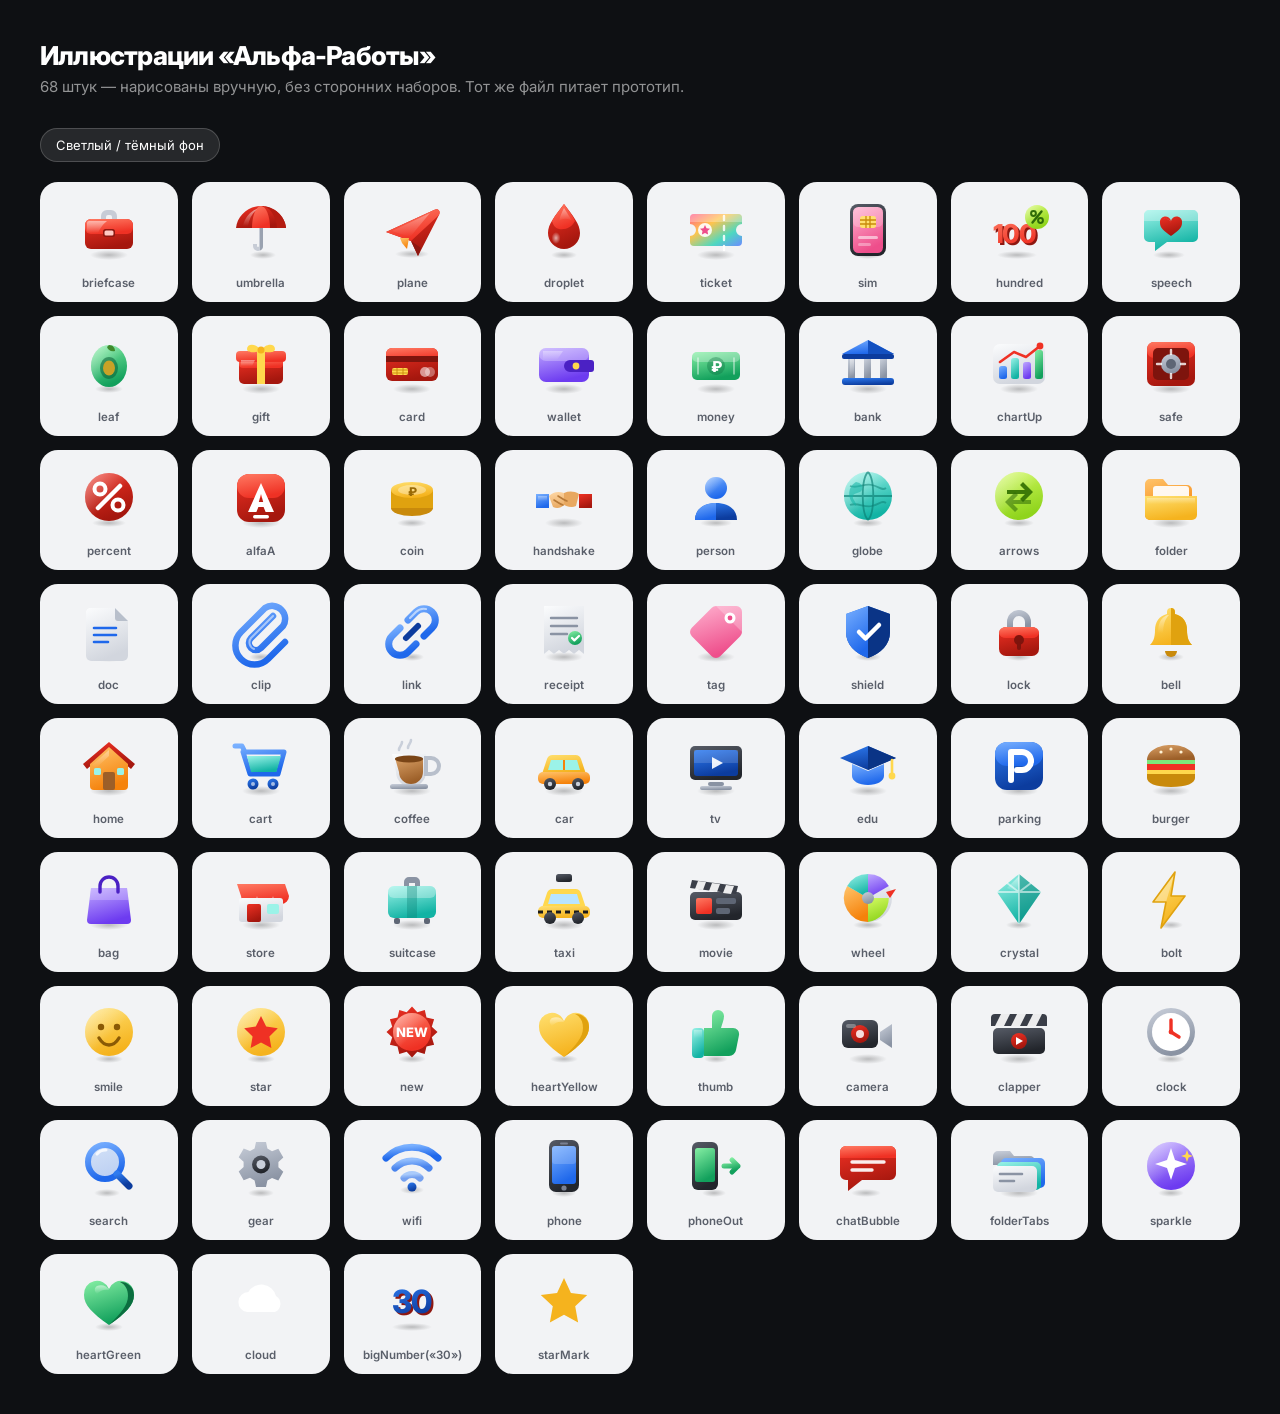
==== app/gallery.html @ 2c43e3cd "Заменить эмодзи на собственные объёмные иллюстрации 68 иллюстраций нарисованы вручную в едином стиле" ====
<!doctype html><html lang="ru"><head><meta charset="utf-8">
<title>Альфа-Работа — иллюстрации</title>
<link href="https://fonts.googleapis.com/css2?family=Inter:wght@400;600;800&display=swap" rel="stylesheet">
<style>
 body{margin:0;padding:40px;background:#0E1013;color:#fff;font:400 15px Inter,system-ui,sans-serif}
 h1{font-size:26px;font-weight:800;letter-spacing:-.03em;margin:0 0 6px}
 p{color:rgba(255,255,255,.55);margin:0 0 32px}
 .grid{display:grid;grid-template-columns:repeat(auto-fill,minmax(132px,1fr));gap:14px;max-width:1200px}
 .cell{background:#F2F3F5;border-radius:18px;padding:16px 10px 12px;text-align:center}
 .cell svg{width:64px;height:64px;overflow:visible}
 .cell b{display:block;margin-top:10px;font-size:11.5px;font-weight:600;color:#5A5F6A;word-break:break-all}
 .dark .cell{background:#1B1B1B}.dark .cell b{color:#9AA0AC}
 .row{display:flex;gap:10px;margin:0 0 20px}
 .row button{background:rgba(255,255,255,.1);border:1px solid rgba(255,255,255,.18);color:#fff;
   font:inherit;font-size:13px;padding:8px 15px;border-radius:100px;cursor:pointer}
</style></head><body>
<svg style="position:absolute;width:0;height:0"><defs>
<linearGradient id="g-red" x1="0" y1="0" x2=".35" y2="1"><stop offset="0" stop-color="#FF7A63"/><stop offset="1" stop-color="#EF3124"/></linearGradient><linearGradient id="g-redDeep" x1="0" y1="0" x2=".35" y2="1"><stop offset="0" stop-color="#EF3124"/><stop offset="1" stop-color="#A5170E"/></linearGradient><linearGradient id="g-orange" x1="0" y1="0" x2=".35" y2="1"><stop offset="0" stop-color="#FFC46B"/><stop offset="1" stop-color="#F5820B"/></linearGradient><linearGradient id="g-yellow" x1="0" y1="0" x2=".35" y2="1"><stop offset="0" stop-color="#FFE070"/><stop offset="1" stop-color="#F5B31E"/></linearGradient><linearGradient id="g-blue" x1="0" y1="0" x2=".35" y2="1"><stop offset="0" stop-color="#79B0FF"/><stop offset="1" stop-color="#1F68EB"/></linearGradient><linearGradient id="g-blueDeep" x1="0" y1="0" x2=".35" y2="1"><stop offset="0" stop-color="#2E7BF0"/><stop offset="1" stop-color="#0C3C9E"/></linearGradient><linearGradient id="g-purple" x1="0" y1="0" x2=".35" y2="1"><stop offset="0" stop-color="#C0A9FF"/><stop offset="1" stop-color="#6D3BF0"/></linearGradient><linearGradient id="g-violet" x1="0" y1="0" x2=".35" y2="1"><stop offset="0" stop-color="#E3D7FF"/><stop offset="1" stop-color="#B39BFF"/></linearGradient><linearGradient id="g-green" x1="0" y1="0" x2=".35" y2="1"><stop offset="0" stop-color="#86EFA4"/><stop offset="1" stop-color="#12A05C"/></linearGradient><linearGradient id="g-lime" x1="0" y1="0" x2=".35" y2="1"><stop offset="0" stop-color="#D3FA63"/><stop offset="1" stop-color="#8FD41C"/></linearGradient><linearGradient id="g-cyan" x1="0" y1="0" x2=".35" y2="1"><stop offset="0" stop-color="#9BF3E8"/><stop offset="1" stop-color="#12B3A4"/></linearGradient><linearGradient id="g-pink" x1="0" y1="0" x2=".35" y2="1"><stop offset="0" stop-color="#FFB3D0"/><stop offset="1" stop-color="#EE4E8B"/></linearGradient><linearGradient id="g-gray" x1="0" y1="0" x2=".35" y2="1"><stop offset="0" stop-color="#FBFCFD"/><stop offset="1" stop-color="#D2D6DE"/></linearGradient><linearGradient id="g-steel" x1="0" y1="0" x2=".35" y2="1"><stop offset="0" stop-color="#C9CFDA"/><stop offset="1" stop-color="#8A93A3"/></linearGradient><linearGradient id="g-dark" x1="0" y1="0" x2=".35" y2="1"><stop offset="0" stop-color="#565B66"/><stop offset="1" stop-color="#22252B"/></linearGradient><linearGradient id="g-brown" x1="0" y1="0" x2=".35" y2="1"><stop offset="0" stop-color="#D9A066"/><stop offset="1" stop-color="#9C5F28"/></linearGradient><linearGradient id="g-skin" x1="0" y1="0" x2=".35" y2="1"><stop offset="0" stop-color="#FFD9A8"/><stop offset="1" stop-color="#E8A860"/></linearGradient>
<linearGradient id="g-gloss" x1="0" y1="0" x2="0" y2="1"><stop offset="0" stop-color="#fff" stop-opacity=".62"/><stop offset="1" stop-color="#fff" stop-opacity="0"/></linearGradient>
<linearGradient id="g-glossR" x1="0" y1="0" x2="1" y2="1"><stop offset="0" stop-color="#fff" stop-opacity=".5"/><stop offset=".55" stop-color="#fff" stop-opacity="0"/></linearGradient>
<linearGradient id="g-rainbow" x1="0" y1="0" x2="1" y2="1"><stop offset="0" stop-color="#FF5B8D"/><stop offset=".35" stop-color="#FFC44D"/><stop offset=".7" stop-color="#4ED8C0"/><stop offset="1" stop-color="#6C8BFF"/></linearGradient>
<radialGradient id="g-shadow" cx=".5" cy=".5" r=".5"><stop offset="0" stop-color="#1B1B1B" stop-opacity=".26"/><stop offset="1" stop-color="#1B1B1B" stop-opacity="0"/></radialGradient>
<radialGradient id="g-glow" cx=".5" cy=".5" r=".5"><stop offset="0" stop-color="#fff" stop-opacity=".85"/><stop offset="1" stop-color="#fff" stop-opacity="0"/></radialGradient>
</defs></svg>
<h1>Иллюстрации «Альфа-Работы»</h1>
<p>68 штук — нарисованы вручную, без сторонних наборов. Тот же файл питает прототип.</p>
<div class="row"><button onclick="document.querySelector('.grid').classList.toggle('dark')">Светлый / тёмный фон</button></div>
<div class="grid">
<div class="cell"><svg class="art" viewBox="0 0 64 64" xmlns="http://www.w3.org/2000/svg"><ellipse cx="32" cy="57" rx="19" ry="5" fill="url(#g-shadow)"/>
  <path d="M24 18a6 6 0 0 1 6-6h4a6 6 0 0 1 6 6v4h-5v-3a2 2 0 0 0-2-2h-2a2 2 0 0 0-2 2v3h-5z" fill="#C7CCD6"/>
  <rect x="8" y="21" width="48" height="30" rx="6" fill="url(#g-redDeep)"/>
  <rect x="8" y="21" width="48" height="15" rx="6" fill="url(#g-red)"/>
  <rect x="26" y="31" width="12" height="8" rx="2.5" fill="#8E1710"/>
  <rect x="27.5" y="32.5" width="9" height="5" rx="1.5" fill="#FFC9C3"/>
  <path d="M12 23h18a30 30 0 0 0-9 12H12a2 2 0 0 1-2-2V25a2 2 0 0 1 2-2z" fill="url(#g-gloss)" opacity="0.8"/></svg><b>briefcase</b></div>
<div class="cell"><svg class="art" viewBox="0 0 64 64" xmlns="http://www.w3.org/2000/svg"><ellipse cx="34" cy="57" rx="13" ry="4" fill="url(#g-shadow)"/>
  <path d="M32 8c13 0 24 10 25 22H7C8 18 19 8 32 8z" fill="url(#g-redDeep)"/>
  <path d="M32 8c5 0 9 10 9 22H23c0-12 4-22 9-22z" fill="url(#g-red)"/>
  <path d="M32 8c13 0 24 10 25 22h-9c-1-12-7-22-16-22z" fill="#B41C11"/>
  <path d="M30 30h4v18a5 5 0 0 1-10 0v-2h4v2a1 1 0 0 0 2 0z" fill="#C7CCD6"/>
  <path d="M30 30h4v18a5 5 0 0 1-3 4.6V30z" fill="#9AA2B0"/>
  <path d="M14 28c2-9 8-15 14-17-5 5-8 10-9 17z" fill="url(#g-gloss)" opacity="0.9"/></svg><b>umbrella</b></div>
<div class="cell"><svg class="art" viewBox="0 0 64 64" xmlns="http://www.w3.org/2000/svg"><ellipse cx="32" cy="56" rx="17" ry="4" fill="url(#g-shadow)"/>
  <path d="M6 34 54 12c4-2 7 1 5 5L38 58l-7-15z" fill="url(#g-redDeep)"/>
  <path d="M6 34 54 12c4-2 7 1 5 5L31 43z" fill="url(#g-red)"/>
  <path d="m31 43 7 15 3-8z" fill="#8E1710"/>
  <path d="M20 40h9l-2 11-5-6z" fill="url(#g-orange)"/>
  <path d="M12 33 50 15 30 39z" fill="url(#g-gloss)" opacity="0.55"/></svg><b>plane</b></div>
<div class="cell"><svg class="art" viewBox="0 0 64 64" xmlns="http://www.w3.org/2000/svg"><ellipse cx="32" cy="57" rx="13" ry="4" fill="url(#g-shadow)"/>
  <path d="M32 6c9 12 16 20 16 29a16 16 0 0 1-32 0c0-9 7-17 16-29z" fill="url(#g-redDeep)"/>
  <path d="M32 6c5 7 9 12 11 17-3 6-9 9-16 8-4-1-6-4-7-8 3-6 8-11 12-17z" fill="url(#g-red)"/>
  <ellipse cx="24" cy="40" rx="4.5" ry="6" fill="url(#g-glow)" opacity=".75"/>
  <path d="M32 10c3 5 6 9 8 13-4-3-9-3-13 0 1-5 3-9 5-13z" fill="url(#g-gloss)" opacity="0.7"/></svg><b>droplet</b></div>
<div class="cell"><svg class="art" viewBox="0 0 64 64" xmlns="http://www.w3.org/2000/svg"><ellipse cx="32" cy="57" rx="19" ry="5" fill="url(#g-shadow)"/>
  <path d="M10 16h44a4 4 0 0 1 4 4v6a6 6 0 0 0 0 12v6a4 4 0 0 1-4 4H10a4 4 0 0 1-4-4v-6a6 6 0 0 0 0-12v-6a4 4 0 0 1 4-4z" fill="url(#g-rainbow)"/>
  <path d="M10 16h44a4 4 0 0 1 4 4v4H6v-4a4 4 0 0 1 4-4z" fill="#fff" opacity=".28"/>
  <path d="M40 18v4m0 6v4m0 6v4m0 6v4" stroke="#fff" stroke-width="2.4" stroke-linecap="round" opacity=".85" stroke-dasharray="4 5"/>
  <circle cx="21" cy="32" r="7" fill="#fff" opacity=".9"/>
  <path d="m21 27 1.5 3.2 3.5.5-2.5 2.4.6 3.4-3.1-1.6-3.1 1.6.6-3.4-2.5-2.4 3.5-.5z" fill="#EE4E8B"/></svg><b>ticket</b></div>
<div class="cell"><svg class="art" viewBox="0 0 64 64" xmlns="http://www.w3.org/2000/svg"><ellipse cx="32" cy="57" rx="14" ry="4" fill="url(#g-shadow)"/>
  <rect x="14" y="6" width="36" height="52" rx="8" fill="url(#g-dark)"/>
  <rect x="17" y="9" width="30" height="46" rx="5.5" fill="url(#g-pink)"/>
  <rect x="17" y="9" width="30" height="20" rx="5.5" fill="#fff" opacity=".22"/>
  <rect x="24" y="18" width="16" height="12" rx="2.5" fill="#FFE070"/>
  <path d="M24 22h16M24 26h16M30 18v12M34 18v12" stroke="#C98A0B" stroke-width="1.3"/>
  <rect x="22" y="38" width="20" height="3" rx="1.5" fill="#fff" opacity=".55"/>
  <rect x="22" y="45" width="13" height="3" rx="1.5" fill="#fff" opacity=".35"/></svg><b>sim</b></div>
<div class="cell"><svg class="art" viewBox="0 0 64 64" xmlns="http://www.w3.org/2000/svg"><ellipse cx="30" cy="57" rx="20" ry="4" fill="url(#g-shadow)"/>
  <text x="29" y="47" text-anchor="middle" font-family="Inter,Arial,sans-serif" font-size="26"
        font-weight="800" fill="#8E1710" letter-spacing="-1.5">100</text>
  <text x="27" y="45" text-anchor="middle" font-family="Inter,Arial,sans-serif" font-size="26"
        font-weight="800" fill="url(#g-red)" letter-spacing="-1.5">100</text>
  <circle cx="50" cy="19" r="12" fill="url(#g-lime)"/>
  <circle cx="50" cy="19" r="12" fill="url(#g-glossR)"/>
  <path d="M45.5 24.5 54.5 13.5" stroke="#2F6B08" stroke-width="2.4" stroke-linecap="round"/>
  <circle cx="46.5" cy="15.5" r="2.4" fill="none" stroke="#2F6B08" stroke-width="2"/>
  <circle cx="53.5" cy="22.5" r="2.4" fill="none" stroke="#2F6B08" stroke-width="2"/></svg><b>hundred</b></div>
<div class="cell"><svg class="art" viewBox="0 0 64 64" xmlns="http://www.w3.org/2000/svg"><ellipse cx="30" cy="57" rx="16" ry="4" fill="url(#g-shadow)"/>
  <path d="M10 12h44a5 5 0 0 1 5 5v22a5 5 0 0 1-5 5H28l-12 9v-9h-6a5 5 0 0 1-5-5V17a5 5 0 0 1 5-5z" fill="url(#g-cyan)"/>
  <path d="M10 12h44a5 5 0 0 1 5 5v6H5v-6a5 5 0 0 1 5-5z" fill="#fff" opacity=".3"/>
  <path d="M32 38c-7-5-11-8-11-13a5.5 5.5 0 0 1 11-2 5.5 5.5 0 0 1 11 2c0 5-4 8-11 13z" fill="url(#g-redDeep)"/>
  <path d="M32 25a5.5 5.5 0 0 0-9-3 5.5 5.5 0 0 1 8 1z" fill="#fff" opacity=".45"/></svg><b>speech</b></div>
<div class="cell"><svg class="art" viewBox="0 0 64 64" xmlns="http://www.w3.org/2000/svg"><ellipse cx="32" cy="57" rx="14" ry="4" fill="url(#g-shadow)"/>
  <ellipse cx="32" cy="34" rx="18" ry="21" fill="url(#g-green)"/>
  <ellipse cx="32" cy="34" rx="18" ry="21" fill="url(#g-glossR)"/>
  <ellipse cx="32" cy="36" rx="9" ry="11" fill="#0B5E37" opacity=".55"/>
  <ellipse cx="32" cy="36" rx="6" ry="7.5" fill="#C9A227"/>
  <path d="M32 13c4 0 6 3 6 6-4 1-7-1-8-4z" fill="#3F8A2B"/></svg><b>leaf</b></div>
<div class="cell"><svg class="art" viewBox="0 0 64 64" xmlns="http://www.w3.org/2000/svg"><ellipse cx="32" cy="57" rx="19" ry="5" fill="url(#g-shadow)"/>
  <rect x="10" y="26" width="44" height="26" rx="5" fill="url(#g-redDeep)"/>
  <rect x="10" y="26" width="44" height="10" rx="4" fill="url(#g-red)"/>
  <rect x="7" y="19" width="50" height="11" rx="4" fill="url(#g-red)"/>
  <rect x="28" y="19" width="8" height="33" fill="#FFD84D"/>
  <path d="M32 19c-4-8-14-8-14-2 0 4 7 4 14 2zM32 19c4-8 14-8 14-2 0 4-7 4-14 2z" fill="#FFD84D"/>
  <circle cx="32" cy="18" r="3.5" fill="#F5B31E"/>
  <path d="M12 28h14l-3 6H12z" fill="url(#g-gloss)" opacity="0.7"/></svg><b>gift</b></div>
<div class="cell"><svg class="art" viewBox="0 0 64 64" xmlns="http://www.w3.org/2000/svg"><ellipse cx="32" cy="57" rx="19" ry="5" fill="url(#g-shadow)"/>
  <rect x="6" y="16" width="52" height="33" rx="6" fill="url(#g-redDeep)"/>
  <rect x="6" y="16" width="52" height="13" rx="6" fill="url(#g-red)"/>
  <rect x="6" y="24" width="52" height="6" fill="#7E140D"/>
  <rect x="12" y="36" width="16" height="7" rx="2" fill="#FFD84D"/>
  <path d="M12 38h16M12 41h16M17 36v7M23 36v7" stroke="#C98A0B" stroke-width=".9"/>
  <circle cx="45" cy="40" r="5" fill="#fff" opacity=".55"/>
  <circle cx="50" cy="40" r="5" fill="#fff" opacity=".35"/></svg><b>card</b></div>
<div class="cell"><svg class="art" viewBox="0 0 64 64" xmlns="http://www.w3.org/2000/svg"><ellipse cx="32" cy="57" rx="19" ry="5" fill="url(#g-shadow)"/>
  <rect x="7" y="16" width="50" height="34" rx="7" fill="url(#g-purple)"/>
  <rect x="7" y="16" width="50" height="13" rx="7" fill="#fff" opacity=".25"/>
  <path d="M38 28h21a3 3 0 0 1 3 3v6a3 3 0 0 1-3 3H38a6 6 0 0 1 0-12z" fill="#4B21C4"/>
  <circle cx="44" cy="34" r="3.4" fill="#FFD84D"/>
  <path d="M11 19h20l-6 9H11z" fill="url(#g-gloss)" opacity="0.55"/></svg><b>wallet</b></div>
<div class="cell"><svg class="art" viewBox="0 0 64 64" xmlns="http://www.w3.org/2000/svg"><ellipse cx="32" cy="57" rx="19" ry="5" fill="url(#g-shadow)"/>
  <rect x="8" y="20" width="48" height="28" rx="5" fill="url(#g-green)"/>
  <rect x="8" y="20" width="48" height="10" rx="5" fill="#fff" opacity=".28"/>
  <circle cx="32" cy="34" r="9" fill="#0B6E3F" opacity=".35"/>
  <text x="32" y="40" text-anchor="middle" font-family="Inter,Arial,sans-serif"
        font-size="15" font-weight="800" fill="#fff">₽</text>
  <path d="M14 26v16M50 26v16" stroke="#fff" stroke-width="1.6" opacity=".5" stroke-linecap="round"/></svg><b>money</b></div>
<div class="cell"><svg class="art" viewBox="0 0 64 64" xmlns="http://www.w3.org/2000/svg"><ellipse cx="32" cy="57" rx="19" ry="5" fill="url(#g-shadow)"/>
  <path d="M32 8 58 22H6z" fill="url(#g-blue)"/>
  <path d="M32 8 58 22H32z" fill="#1350C0"/>
  <rect x="6" y="22" width="52" height="5" rx="2" fill="#0C3C9E"/>
  <rect x="12" y="27" width="7" height="19" fill="url(#g-steel)"/>
  <rect x="28" y="27" width="7" height="19" fill="url(#g-steel)"/>
  <rect x="44" y="27" width="7" height="19" fill="url(#g-steel)"/>
  <rect x="6" y="46" width="52" height="7" rx="3" fill="url(#g-blueDeep)"/>
  <path d="M14 27h4v18h-4z" fill="url(#g-gloss)" opacity="0.8"/></svg><b>bank</b></div>
<div class="cell"><svg class="art" viewBox="0 0 64 64" xmlns="http://www.w3.org/2000/svg"><ellipse cx="32" cy="57" rx="19" ry="5" fill="url(#g-shadow)"/>
  <rect x="6" y="12" width="52" height="40" rx="7" fill="url(#g-gray)"/>
  <rect x="12" y="34" width="8" height="13" rx="2.5" fill="url(#g-blue)"/>
  <rect x="24" y="26" width="8" height="21" rx="2.5" fill="url(#g-cyan)"/>
  <rect x="36" y="30" width="8" height="17" rx="2.5" fill="url(#g-purple)"/>
  <rect x="48" y="18" width="8" height="29" rx="2.5" fill="url(#g-green)"/>
  <path d="M13 30 27 20l12 5 14-11" stroke="#EF3124" stroke-width="2.6" fill="none" stroke-linecap="round" stroke-linejoin="round"/>
  <circle cx="53" cy="14" r="3.4" fill="#EF3124"/></svg><b>chartUp</b></div>
<div class="cell"><svg class="art" viewBox="0 0 64 64" xmlns="http://www.w3.org/2000/svg"><ellipse cx="32" cy="57" rx="19" ry="5" fill="url(#g-shadow)"/>
  <rect x="8" y="10" width="48" height="44" rx="7" fill="url(#g-redDeep)"/>
  <rect x="8" y="10" width="48" height="16" rx="7" fill="url(#g-red)"/>
  <rect x="14" y="16" width="36" height="32" rx="5" fill="#7E140D"/>
  <circle cx="32" cy="32" r="10" fill="url(#g-steel)"/>
  <circle cx="32" cy="32" r="5" fill="#5E6675"/>
  <path d="M32 22v-4M32 46v-4M22 32h-4M46 32h-4" stroke="#fff" stroke-width="2.4" stroke-linecap="round" opacity=".8"/></svg><b>safe</b></div>
<div class="cell"><svg class="art" viewBox="0 0 64 64" xmlns="http://www.w3.org/2000/svg"><ellipse cx="32" cy="57" rx="17" ry="4" fill="url(#g-shadow)"/>
  <circle cx="32" cy="31" r="24" fill="url(#g-redDeep)"/>
  <circle cx="32" cy="31" r="24" fill="url(#g-glossR)"/>
  <path d="M21 42 43 20" stroke="#fff" stroke-width="4.5" stroke-linecap="round"/>
  <circle cx="23" cy="23" r="5.5" fill="none" stroke="#fff" stroke-width="4"/>
  <circle cx="41" cy="39" r="5.5" fill="none" stroke="#fff" stroke-width="4"/></svg><b>percent</b></div>
<div class="cell"><svg class="art" viewBox="0 0 64 64" xmlns="http://www.w3.org/2000/svg"><ellipse cx="32" cy="57" rx="19" ry="5" fill="url(#g-shadow)"/>
  <rect x="8" y="8" width="48" height="48" rx="12" fill="url(#g-redDeep)"/>
  <rect x="8" y="8" width="48" height="24" rx="12" fill="url(#g-red)"/>
  <path d="M32 17 45 46h-8.4l-2-5h-5.2l-2 5H19zm0 11-2.2 8h4.4z" fill="#fff"/>
  <rect x="24" y="49" width="16" height="3.4" rx="1.7" fill="#fff"/></svg><b>alfaA</b></div>
<div class="cell"><svg class="art" viewBox="0 0 64 64" xmlns="http://www.w3.org/2000/svg"><ellipse cx="32" cy="57" rx="15" ry="4" fill="url(#g-shadow)"/>
  <ellipse cx="32" cy="42" rx="21" ry="8" fill="#C98A0B"/>
  <rect x="11" y="24" width="42" height="18" fill="#E0A20F"/>
  <ellipse cx="32" cy="24" rx="21" ry="8" fill="url(#g-yellow)"/>
  <ellipse cx="32" cy="24" rx="14" ry="5" fill="#fff" opacity=".35"/>
  <text x="32" y="30" text-anchor="middle" font-family="Inter,Arial,sans-serif"
        font-size="12" font-weight="800" fill="#9A6A05">₽</text></svg><b>coin</b></div>
<div class="cell"><svg class="art" viewBox="0 0 64 64" xmlns="http://www.w3.org/2000/svg"><ellipse cx="32" cy="57" rx="19" ry="5" fill="url(#g-shadow)"/>
  <path d="M4 28h13v14H4z" rx="3" fill="url(#g-blue)"/>
  <path d="M47 28h13v14H47z" fill="url(#g-redDeep)"/>
  <path d="M17 30c4-4 9-5 15-3 3 1 6 1 9 0l3 12c-4 2-8 2-12 0-3 3-7 4-11 2z" fill="url(#g-skin)"/>
  <path d="M32 27c5-2 10-2 15 1l-3 12c-4 2-8 1-12-2z" fill="#E8A860"/>
  <path d="M22 34c3 2 6 4 9 5M26 30c3 2 6 4 9 5" stroke="#B87A38" stroke-width="1.6" stroke-linecap="round"/>
  <path d="M6 30h9v5H6z" fill="url(#g-gloss)" opacity="0.6"/></svg><b>handshake</b></div>
<div class="cell"><svg class="art" viewBox="0 0 64 64" xmlns="http://www.w3.org/2000/svg"><ellipse cx="32" cy="57" rx="16" ry="4" fill="url(#g-shadow)"/>
  <circle cx="32" cy="22" r="11" fill="url(#g-blue)"/>
  <circle cx="32" cy="22" r="11" fill="url(#g-glossR)"/>
  <path d="M11 54c0-11 9-17 21-17s21 6 21 17z" fill="url(#g-blueDeep)"/>
  <path d="M11 54c0-11 9-17 21-17v17z" fill="url(#g-blue)"/></svg><b>person</b></div>
<div class="cell"><svg class="art" viewBox="0 0 64 64" xmlns="http://www.w3.org/2000/svg"><ellipse cx="32" cy="57" rx="15" ry="4" fill="url(#g-shadow)"/>
  <circle cx="32" cy="30" r="24" fill="url(#g-cyan)"/>
  <circle cx="32" cy="30" r="24" fill="url(#g-glossR)"/>
  <path d="M8 30h48M32 6c7 7 7 41 0 48M32 6c-7 7-7 41 0 48" stroke="#0B7F73" stroke-width="1.8" fill="none" opacity=".65"/>
  <path d="M14 39c8-3 14 3 22 1s10-6 14-3M14 20c8 3 14-3 22-1s10 6 14 3" stroke="#0B7F73" stroke-width="1.8" fill="none" opacity=".5"/>
  <path d="M20 16c5 1 8 4 6 8s-8 2-9 6 4 6 3 10c-8-5-10-18 0-24z" fill="#12B3A4" opacity=".55"/></svg><b>globe</b></div>
<div class="cell"><svg class="art" viewBox="0 0 64 64" xmlns="http://www.w3.org/2000/svg"><ellipse cx="32" cy="57" rx="15" ry="4" fill="url(#g-shadow)"/>
  <circle cx="32" cy="30" r="24" fill="url(#g-lime)"/>
  <circle cx="32" cy="30" r="24" fill="url(#g-glossR)"/>
  <path d="M20 24h18l-5-5 3-3 10 10-10 10-3-3 5-5H20z" fill="#3D7A08"/>
  <path d="M44 38H26l5 5-3 3-10-10 10-10 3 3-5 5h18z" fill="#2F6B08" opacity=".55"/></svg><b>arrows</b></div>
<div class="cell"><svg class="art" viewBox="0 0 64 64" xmlns="http://www.w3.org/2000/svg"><ellipse cx="32" cy="57" rx="19" ry="5" fill="url(#g-shadow)"/>
  <path d="M6 18a5 5 0 0 1 5-5h13l5 6h19a5 5 0 0 1 5 5v25a5 5 0 0 1-5 5H11a5 5 0 0 1-5-5z" fill="url(#g-orange)"/>
  <rect x="14" y="20" width="36" height="20" rx="3" fill="#fff" opacity=".92"/>
  <path d="M6 30h52v19a5 5 0 0 1-5 5H11a5 5 0 0 1-5-5z" fill="url(#g-yellow)"/>
  <path d="M8 32h48v6H8z" fill="url(#g-gloss)" opacity="0.55"/></svg><b>folder</b></div>
<div class="cell"><svg class="art" viewBox="0 0 64 64" xmlns="http://www.w3.org/2000/svg"><ellipse cx="32" cy="57" rx="19" ry="5" fill="url(#g-shadow)"/>
  <path d="M14 8h24l13 13v35a5 5 0 0 1-5 5H14a5 5 0 0 1-5-5V13a5 5 0 0 1 5-5z" fill="#fff"/>
  <path d="M14 8h24l13 13v35a5 5 0 0 1-5 5H14a5 5 0 0 1-5-5V13a5 5 0 0 1 5-5z" fill="url(#g-gray)"/>
  <path d="M38 8l13 13H41a3 3 0 0 1-3-3z" fill="#B8BFCB"/>
  <path d="M17 28h22M17 35h22M17 42h14" stroke="#1F68EB" stroke-width="2.6" stroke-linecap="round"/></svg><b>doc</b></div>
<div class="cell"><svg class="art" viewBox="0 0 64 64" xmlns="http://www.w3.org/2000/svg"><ellipse cx="32" cy="57" rx="12" ry="4" fill="url(#g-shadow)"/>
  <path d="M44 16 22 38a7 7 0 0 0 10 10l22-22a13 13 0 0 0-18-18L12 32a19 19 0 0 0 27 27l17-17"
        stroke="url(#g-blue)" stroke-width="6.5" fill="none" stroke-linecap="round"/>
  <path d="M44 16 22 38a7 7 0 0 0 3 11" stroke="#fff" stroke-width="2" fill="none" stroke-linecap="round" opacity=".5"/></svg><b>clip</b></div>
<div class="cell"><svg class="art" viewBox="0 0 64 64" xmlns="http://www.w3.org/2000/svg"><ellipse cx="32" cy="57" rx="12" ry="4" fill="url(#g-shadow)"/>
  <path d="M26 38 38 26" stroke="#0C3C9E" stroke-width="6" stroke-linecap="round"/>
  <path d="M28 20 36 12a11 11 0 0 1 16 16l-8 8" stroke="url(#g-blue)" stroke-width="7" fill="none" stroke-linecap="round"/>
  <path d="M36 44l-8 8a11 11 0 0 1-16-16l8-8" stroke="url(#g-blue)" stroke-width="7" fill="none" stroke-linecap="round"/>
  <path d="M30 18l6-6a11 11 0 0 1 10-3" stroke="#fff" stroke-width="2.2" fill="none" stroke-linecap="round" opacity=".55"/></svg><b>link</b></div>
<div class="cell"><svg class="art" viewBox="0 0 64 64" xmlns="http://www.w3.org/2000/svg"><ellipse cx="32" cy="57" rx="19" ry="5" fill="url(#g-shadow)"/>
  <path d="M12 6h40v48l-5-4-5 4-5-4-5 4-5-4-5 4-5-4-5 4z" fill="#fff"/>
  <path d="M12 6h40v48l-5-4-5 4-5-4-5 4-5-4-5 4-5-4-5 4z" fill="url(#g-gray)"/>
  <path d="M19 18h26M19 26h26M19 34h16" stroke="#8A93A3" stroke-width="2.4" stroke-linecap="round"/>
  <circle cx="43" cy="38" r="7" fill="url(#g-green)"/>
  <path d="m40 38 2.4 2.4L47 36" stroke="#fff" stroke-width="2.2" fill="none" stroke-linecap="round" stroke-linejoin="round"/></svg><b>receipt</b></div>
<div class="cell"><svg class="art" viewBox="0 0 64 64" xmlns="http://www.w3.org/2000/svg"><ellipse cx="32" cy="57" rx="19" ry="5" fill="url(#g-shadow)"/>
  <path d="M32 6h20a6 6 0 0 1 6 6v20a6 6 0 0 1-1.8 4.2L36.2 56.2a6 6 0 0 1-8.5 0L7.8 36.3a6 6 0 0 1 0-8.5L27.8 7.8A6 6 0 0 1 32 6z" fill="url(#g-pink)"/>
  <path d="M32 6h20a6 6 0 0 1 6 6v20z" fill="#fff" opacity=".25"/>
  <circle cx="46" cy="18" r="5.5" fill="#fff"/>
  <circle cx="46" cy="18" r="2.4" fill="#EE4E8B"/></svg><b>tag</b></div>
<div class="cell"><svg class="art" viewBox="0 0 64 64" xmlns="http://www.w3.org/2000/svg"><ellipse cx="32" cy="57" rx="13" ry="4" fill="url(#g-shadow)"/>
  <path d="M32 6 54 14v18c0 13-9 21-22 26-13-5-22-13-22-26V14z" fill="url(#g-blueDeep)"/>
  <path d="M32 6 54 14v18c0 13-9 21-22 26z" fill="#0A3486"/>
  <path d="M32 6 10 14v18c0 13 9 21 22 26z" fill="url(#g-blue)"/>
  <path d="m23 32 6.5 6.5L43 25" stroke="#fff" stroke-width="4.5" fill="none" stroke-linecap="round" stroke-linejoin="round"/></svg><b>shield</b></div>
<div class="cell"><svg class="art" viewBox="0 0 64 64" xmlns="http://www.w3.org/2000/svg"><ellipse cx="32" cy="57" rx="13" ry="4" fill="url(#g-shadow)"/>
  <path d="M20 28v-6a12 12 0 0 1 24 0v6h-6v-6a6 6 0 0 0-12 0v6z" fill="url(#g-steel)"/>
  <rect x="12" y="27" width="40" height="29" rx="7" fill="url(#g-redDeep)"/>
  <rect x="12" y="27" width="40" height="11" rx="7" fill="url(#g-red)"/>
  <circle cx="32" cy="40" r="5" fill="#7E140D"/>
  <rect x="30" y="42" width="4" height="8" rx="2" fill="#7E140D"/></svg><b>lock</b></div>
<div class="cell"><svg class="art" viewBox="0 0 64 64" xmlns="http://www.w3.org/2000/svg"><ellipse cx="32" cy="57" rx="13" ry="4" fill="url(#g-shadow)"/>
  <path d="M32 8a4 4 0 0 1 4 4v2c8 2 12 8 12 16 0 8 2 12 5 15H11c3-3 5-7 5-15 0-8 4-14 12-16v-2a4 4 0 0 1 4-4z" fill="url(#g-yellow)"/>
  <path d="M32 8a4 4 0 0 1 4 4v2c8 2 12 8 12 16 0 8 2 12 5 15H32z" fill="#E0A20F"/>
  <path d="M26 51h12a6 6 0 0 1-12 0z" fill="#C98A0B"/>
  <path d="M22 20c2-3 5-5 8-5-4 4-6 10-6 18h-5c0-6 1-10 3-13z" fill="url(#g-gloss)" opacity="0.8"/></svg><b>bell</b></div>
<div class="cell"><svg class="art" viewBox="0 0 64 64" xmlns="http://www.w3.org/2000/svg"><ellipse cx="32" cy="57" rx="19" ry="5" fill="url(#g-shadow)"/>
  <path d="M32 8 58 30l-4 5-22-19-22 19-4-5z" fill="url(#g-redDeep)"/>
  <path d="M13 30 32 13l19 17v22a4 4 0 0 1-4 4H17a4 4 0 0 1-4-4z" fill="url(#g-orange)"/>
  <rect x="26" y="38" width="12" height="18" rx="2" fill="#9C5F28"/>
  <rect x="17" y="34" width="7" height="7" rx="1.6" fill="#9BF3E8"/>
  <rect x="40" y="34" width="7" height="7" rx="1.6" fill="#9BF3E8"/>
  <path d="M15 31 32 16v6L19 34z" fill="url(#g-gloss)" opacity="0.6"/></svg><b>home</b></div>
<div class="cell"><svg class="art" viewBox="0 0 64 64" xmlns="http://www.w3.org/2000/svg"><ellipse cx="32" cy="57" rx="19" ry="5" fill="url(#g-shadow)"/>
  <path d="M6 12h7l3 6h39l-6 22H21L14 18" stroke="url(#g-blue)" stroke-width="5" fill="none" stroke-linecap="round" stroke-linejoin="round"/>
  <path d="M18 22h34l-4.6 16H22z" fill="url(#g-cyan)"/>
  <circle cx="24" cy="50" r="5.5" fill="url(#g-blueDeep)"/>
  <circle cx="44" cy="50" r="5.5" fill="url(#g-blueDeep)"/>
  <circle cx="24" cy="50" r="2" fill="#fff" opacity=".6"/>
  <circle cx="44" cy="50" r="2" fill="#fff" opacity=".6"/></svg><b>cart</b></div>
<div class="cell"><svg class="art" viewBox="0 0 64 64" xmlns="http://www.w3.org/2000/svg"><ellipse cx="32" cy="57" rx="19" ry="5" fill="url(#g-shadow)"/>
  <path d="M12 20h34v18a15 15 0 0 1-30 0z" fill="url(#g-gray)"/>
  <path d="M46 24h5a8 8 0 0 1 0 16h-5z" fill="none" stroke="#B8BFCB" stroke-width="4"/>
  <path d="M15 24h28v14a12 12 0 0 1-24 0z" fill="url(#g-brown)"/>
  <ellipse cx="29" cy="25" rx="14" ry="3.4" fill="#7A4517"/>
  <rect x="10" y="50" width="38" height="5" rx="2.5" fill="url(#g-steel)"/>
  <path d="M22 8c0 4-3 4-3 8M31 6c0 4-3 4-3 8" stroke="#C9CFDA" stroke-width="2.6" stroke-linecap="round" fill="none"/></svg><b>coffee</b></div>
<div class="cell"><svg class="art" viewBox="0 0 64 64" xmlns="http://www.w3.org/2000/svg"><ellipse cx="32" cy="57" rx="19" ry="5" fill="url(#g-shadow)"/>
  <path d="M10 40 15 25a6 6 0 0 1 6-4h22a6 6 0 0 1 6 4l5 15z" fill="url(#g-yellow)"/>
  <rect x="6" y="38" width="52" height="12" rx="5" fill="url(#g-orange)"/>
  <path d="M19 26h26l3 10H16z" fill="#9BF3E8"/>
  <path d="M32 26v10" stroke="#F5820B" stroke-width="2"/>
  <circle cx="18" cy="50" r="6" fill="url(#g-dark)"/>
  <circle cx="46" cy="50" r="6" fill="url(#g-dark)"/>
  <circle cx="18" cy="50" r="2.2" fill="#C9CFDA"/>
  <circle cx="46" cy="50" r="2.2" fill="#C9CFDA"/></svg><b>car</b></div>
<div class="cell"><svg class="art" viewBox="0 0 64 64" xmlns="http://www.w3.org/2000/svg"><ellipse cx="32" cy="57" rx="19" ry="5" fill="url(#g-shadow)"/>
  <rect x="6" y="12" width="52" height="34" rx="5" fill="url(#g-dark)"/>
  <rect x="10" y="16" width="44" height="26" rx="3" fill="url(#g-blueDeep)"/>
  <path d="M10 16h44v13H10z" fill="#fff" opacity=".14"/>
  <path d="m28 23 11 6-11 6z" fill="#fff" opacity=".92"/>
  <rect x="24" y="48" width="16" height="4" rx="2" fill="#8A93A3"/>
  <rect x="16" y="52" width="32" height="4" rx="2" fill="url(#g-steel)"/></svg><b>tv</b></div>
<div class="cell"><svg class="art" viewBox="0 0 64 64" xmlns="http://www.w3.org/2000/svg"><ellipse cx="32" cy="57" rx="19" ry="5" fill="url(#g-shadow)"/>
  <path d="M32 12 60 24 32 36 4 24z" fill="url(#g-blueDeep)"/>
  <path d="M32 12 60 24 32 36z" fill="#0A3486"/>
  <path d="M16 30v12c0 5 7 9 16 9s16-4 16-9V30l-16 7z" fill="url(#g-blue)"/>
  <path d="M56 26v13" stroke="#FFD84D" stroke-width="2.6" stroke-linecap="round"/>
  <circle cx="56" cy="42" r="3.4" fill="#FFD84D"/></svg><b>edu</b></div>
<div class="cell"><svg class="art" viewBox="0 0 64 64" xmlns="http://www.w3.org/2000/svg"><ellipse cx="32" cy="57" rx="19" ry="5" fill="url(#g-shadow)"/>
  <rect x="8" y="8" width="48" height="48" rx="12" fill="url(#g-blueDeep)"/>
  <rect x="8" y="8" width="48" height="24" rx="12" fill="url(#g-blue)"/>
  <path d="M24 46V18h11a9 9 0 0 1 0 18h-5" stroke="#fff" stroke-width="6" fill="none" stroke-linecap="round" stroke-linejoin="round"/></svg><b>parking</b></div>
<div class="cell"><svg class="art" viewBox="0 0 64 64" xmlns="http://www.w3.org/2000/svg"><ellipse cx="32" cy="57" rx="19" ry="5" fill="url(#g-shadow)"/>
  <path d="M8 26c0-9 11-15 24-15s24 6 24 15z" fill="url(#g-brown)"/>
  <path d="M8 26h48v4H8z" fill="#7BE87B"/>
  <path d="M8 30h48v6H8z" fill="#EF3124"/>
  <path d="M8 36h48v4H8z" fill="#FFD84D"/>
  <path d="M8 40h48v4c0 5-8 9-24 9S8 49 8 44z" fill="#C98A0B"/>
  <circle cx="22" cy="18" r="1.6" fill="#FFF3D6"/><circle cx="32" cy="15" r="1.6" fill="#FFF3D6"/>
  <circle cx="42" cy="18" r="1.6" fill="#FFF3D6"/></svg><b>burger</b></div>
<div class="cell"><svg class="art" viewBox="0 0 64 64" xmlns="http://www.w3.org/2000/svg"><ellipse cx="32" cy="57" rx="19" ry="5" fill="url(#g-shadow)"/>
  <path d="M14 20h36l4 32a4 4 0 0 1-4 4H14a4 4 0 0 1-4-4z" fill="url(#g-purple)"/>
  <path d="M14 20h36l1.5 12h-39z" fill="#fff" opacity=".22"/>
  <path d="M23 24v-6a9 9 0 0 1 18 0v6" stroke="#4B21C4" stroke-width="3.4" fill="none" stroke-linecap="round"/></svg><b>bag</b></div>
<div class="cell"><svg class="art" viewBox="0 0 64 64" xmlns="http://www.w3.org/2000/svg"><ellipse cx="32" cy="57" rx="19" ry="5" fill="url(#g-shadow)"/>
  <path d="M8 16h48l4 12a8 8 0 0 1-16 0 8 8 0 0 1-16 0 8 8 0 0 1-16 0z" fill="url(#g-red)"/>
  <rect x="10" y="30" width="44" height="24" rx="3" fill="url(#g-gray)"/>
  <rect x="18" y="36" width="14" height="18" rx="2" fill="url(#g-redDeep)"/>
  <rect x="38" y="36" width="12" height="10" rx="2" fill="#9BF3E8"/></svg><b>store</b></div>
<div class="cell"><svg class="art" viewBox="0 0 64 64" xmlns="http://www.w3.org/2000/svg"><ellipse cx="32" cy="57" rx="19" ry="5" fill="url(#g-shadow)"/>
  <path d="M24 18v-4a5 5 0 0 1 5-5h6a5 5 0 0 1 5 5v4h-5v-3h-6v3z" fill="#8A93A3"/>
  <rect x="8" y="18" width="48" height="32" rx="6" fill="url(#g-cyan)"/>
  <rect x="8" y="18" width="48" height="12" rx="6" fill="#fff" opacity=".3"/>
  <rect x="27" y="18" width="10" height="32" fill="#0B7F73" opacity=".35"/>
  <rect x="14" y="50" width="6" height="6" rx="2" fill="#5E6675"/>
  <rect x="44" y="50" width="6" height="6" rx="2" fill="#5E6675"/></svg><b>suitcase</b></div>
<div class="cell"><svg class="art" viewBox="0 0 64 64" xmlns="http://www.w3.org/2000/svg"><ellipse cx="32" cy="57" rx="19" ry="5" fill="url(#g-shadow)"/>
  <rect x="24" y="6" width="16" height="8" rx="2.5" fill="url(#g-dark)"/>
  <path d="M10 40 15 25a6 6 0 0 1 6-4h22a6 6 0 0 1 6 4l5 15z" fill="#FFD84D"/>
  <rect x="6" y="38" width="52" height="12" rx="5" fill="url(#g-yellow)"/>
  <path d="M19 26h26l3 10H16z" fill="#B8E4FF"/>
  <path d="M6 44h52" stroke="#1B1B1B" stroke-width="3" stroke-dasharray="5 4"/>
  <circle cx="18" cy="50" r="6" fill="url(#g-dark)"/>
  <circle cx="46" cy="50" r="6" fill="url(#g-dark)"/></svg><b>taxi</b></div>
<div class="cell"><svg class="art" viewBox="0 0 64 64" xmlns="http://www.w3.org/2000/svg"><ellipse cx="32" cy="57" rx="19" ry="5" fill="url(#g-shadow)"/>
  <rect x="6" y="24" width="52" height="28" rx="5" fill="url(#g-dark)"/>
  <path d="m8 12 46 6-2 8-46-6z" fill="#3A3E48"/>
  <path d="m14 13 8 1-3 8-8-1zM28 15l8 1-3 8-8-1zM42 17l8 1-3 8-8-1z" fill="#fff" opacity=".9"/>
  <rect x="12" y="30" width="16" height="16" rx="2" fill="url(#g-red)"/>
  <rect x="32" y="30" width="20" height="6" rx="2" fill="#5E6675"/>
  <rect x="32" y="40" width="14" height="6" rx="2" fill="#5E6675"/></svg><b>movie</b></div>
<div class="cell"><svg class="art" viewBox="0 0 64 64" xmlns="http://www.w3.org/2000/svg"><ellipse cx="32" cy="57" rx="15" ry="4" fill="url(#g-shadow)"/>
  <circle cx="32" cy="30" r="24" fill="url(#g-gray)"/>
  <path d="M32 30V6a24 24 0 0 1 20.8 12z" fill="url(#g-purple)"/>
  <path d="M32 30h20.8A24 24 0 0 1 32 54z" fill="url(#g-lime)"/>
  <path d="M32 30v24A24 24 0 0 1 11.2 18z" fill="url(#g-orange)"/>
  <path d="M32 30 11.2 18A24 24 0 0 1 32 6z" fill="url(#g-cyan)"/>
  <circle cx="32" cy="30" r="6" fill="url(#g-steel)"/>
  <path d="m50 24 10-3-6 9z" fill="#EF3124"/></svg><b>wheel</b></div>
<div class="cell"><svg class="art" viewBox="0 0 64 64" xmlns="http://www.w3.org/2000/svg"><ellipse cx="32" cy="57" rx="13" ry="4" fill="url(#g-shadow)"/>
  <path d="M32 6 54 24 32 56 10 24z" fill="url(#g-cyan)"/>
  <path d="M32 6 54 24 32 56z" fill="#0B7F73" opacity=".45"/>
  <path d="M10 24h44M32 6v50M20 15l12 9 12-9" stroke="#fff" stroke-width="1.8" opacity=".55" fill="none"/>
  <path d="M32 8 20 20l12 6z" fill="url(#g-gloss)" opacity="0.8"/></svg><b>crystal</b></div>
<div class="cell"><svg class="art" viewBox="0 0 64 64" xmlns="http://www.w3.org/2000/svg"><ellipse cx="32" cy="57" rx="12" ry="4" fill="url(#g-shadow)"/>
  <path d="M36 4 14 34h13l-5 26 24-32H32z" fill="url(#g-yellow)"/>
  <path d="M36 4 14 34h13z" fill="#fff" opacity=".35"/>
  <path d="M36 4 14 34h13l-5 26 24-32H32z" fill="none" stroke="#E0A20F" stroke-width="1.6" stroke-linejoin="round"/></svg><b>bolt</b></div>
<div class="cell"><svg class="art" viewBox="0 0 64 64" xmlns="http://www.w3.org/2000/svg"><ellipse cx="32" cy="57" rx="14" ry="4" fill="url(#g-shadow)"/>
  <circle cx="32" cy="30" r="24" fill="url(#g-yellow)"/>
  <circle cx="32" cy="30" r="24" fill="url(#g-glossR)"/>
  <circle cx="24" cy="25" r="3.2" fill="#8A5A05"/>
  <circle cx="40" cy="25" r="3.2" fill="#8A5A05"/>
  <path d="M22 36c3 5 7 7 10 7s7-2 10-7" stroke="#8A5A05" stroke-width="3.4" fill="none" stroke-linecap="round"/></svg><b>smile</b></div>
<div class="cell"><svg class="art" viewBox="0 0 64 64" xmlns="http://www.w3.org/2000/svg"><ellipse cx="32" cy="57" rx="14" ry="4" fill="url(#g-shadow)"/>
  <circle cx="32" cy="30" r="24" fill="url(#g-yellow)"/>
  <circle cx="32" cy="30" r="24" fill="url(#g-glossR)"/>
  <path d="m32 14 5.2 10.6 11.6 1.7-8.4 8.2 2 11.5L32 40.6 21.6 46l2-11.5-8.4-8.2 11.6-1.7z" fill="#EF3124"/></svg><b>star</b></div>
<div class="cell"><svg class="art" viewBox="0 0 64 64" xmlns="http://www.w3.org/2000/svg"><ellipse cx="32" cy="57" rx="14" ry="4" fill="url(#g-shadow)"/>
  <path d="M32.0 4.5 L26.7 10.2 L19.3 7.9 L17.5 15.5 L9.9 17.2 L12.2 24.7 L6.5 30.0 L12.2 35.3 L9.9 42.7 L17.5 44.5 L19.3 52.1 L26.7 49.8 L32.0 55.5 L37.3 49.8 L44.7 52.1 L46.5 44.5 L54.1 42.8 L51.8 35.3 L57.5 30.0 L51.8 24.7 L54.1 17.2 L46.5 15.5 L44.8 7.9 L37.3 10.2 Z"
        fill="url(#g-redDeep)"/>
  <circle cx="32" cy="30" r="19" fill="url(#g-red)"/>
  <circle cx="32" cy="30" r="19" fill="url(#g-glossR)"/>
  <text x="32" y="35" text-anchor="middle" font-family="Inter,Arial,sans-serif"
        font-size="13" font-weight="800" fill="#fff" letter-spacing="-.3">NEW</text></svg><b>new</b></div>
<div class="cell"><svg class="art" viewBox="0 0 64 64" xmlns="http://www.w3.org/2000/svg"><ellipse cx="32" cy="57" rx="14" ry="4" fill="url(#g-shadow)"/>
  <path d="M32 55C15 43 7 35 7 25A13 13 0 0 1 32 19 13 13 0 0 1 57 25c0 10-8 18-25 30z" fill="url(#g-yellow)"/>
  <path d="M32 55c17-12 25-20 25-30a13 13 0 0 0-14-13c6 3 8 8 8 14 0 9-7 17-19 29z" fill="#E0A20F"/>
  <path d="M20 16c5-2 10 0 12 4-4-1-9 0-12 4-3-3-3-6 0-8z" fill="url(#g-gloss)" opacity="0.85"/></svg><b>heartYellow</b></div>
<div class="cell"><svg class="art" viewBox="0 0 64 64" xmlns="http://www.w3.org/2000/svg"><ellipse cx="32" cy="57" rx="12" ry="4" fill="url(#g-shadow)"/>
  <path d="M20 26h8V14a6 6 0 0 1 12 0c0 4-2 8-3 12h12a6 6 0 0 1 6 7l-3 15a7 7 0 0 1-7 6H20z" fill="url(#g-green)"/>
  <rect x="8" y="26" width="12" height="30" rx="4" fill="url(#g-cyan)"/>
  <path d="M10 28h8v8h-8z" fill="url(#g-gloss)" opacity="0.55"/></svg><b>thumb</b></div>
<div class="cell"><svg class="art" viewBox="0 0 64 64" xmlns="http://www.w3.org/2000/svg"><ellipse cx="32" cy="57" rx="19" ry="5" fill="url(#g-shadow)"/>
  <rect x="6" y="18" width="36" height="28" rx="6" fill="url(#g-dark)"/>
  <path d="m44 30 12-8v24l-12-8z" fill="url(#g-steel)"/>
  <circle cx="24" cy="32" r="9" fill="url(#g-redDeep)"/>
  <circle cx="24" cy="32" r="4" fill="#fff" opacity=".85"/>
  <rect x="10" y="22" width="10" height="4" rx="2" fill="#fff" opacity=".3"/></svg><b>camera</b></div>
<div class="cell"><svg class="art" viewBox="0 0 64 64" xmlns="http://www.w3.org/2000/svg"><ellipse cx="32" cy="57" rx="19" ry="5" fill="url(#g-shadow)"/>
  <rect x="6" y="26" width="52" height="26" rx="5" fill="url(#g-dark)"/>
  <path d="M8 12h48a4 4 0 0 1 4 4v8H4v-8a4 4 0 0 1 4-4z" fill="#3A3E48"/>
  <path d="m14 12-6 12h9l6-12zm16 0-6 12h9l6-12zm16 0-6 12h9l6-12z" fill="#fff" opacity=".9"/>
  <circle cx="32" cy="39" r="8" fill="url(#g-redDeep)"/>
  <path d="m29 35 7 4-7 4z" fill="#fff"/></svg><b>clapper</b></div>
<div class="cell"><svg class="art" viewBox="0 0 64 64" xmlns="http://www.w3.org/2000/svg"><ellipse cx="32" cy="57" rx="14" ry="4" fill="url(#g-shadow)"/>
  <circle cx="32" cy="30" r="24" fill="url(#g-steel)"/>
  <circle cx="32" cy="30" r="19" fill="#fff"/>
  <circle cx="32" cy="30" r="19" fill="url(#g-glossR)"/>
  <path d="M32 18v12l8 5" stroke="#EF3124" stroke-width="3.4" fill="none" stroke-linecap="round" stroke-linejoin="round"/>
  <circle cx="32" cy="30" r="2.4" fill="#EF3124"/></svg><b>clock</b></div>
<div class="cell"><svg class="art" viewBox="0 0 64 64" xmlns="http://www.w3.org/2000/svg"><ellipse cx="30" cy="57" rx="13" ry="4" fill="url(#g-shadow)"/>
  <circle cx="28" cy="26" r="17" fill="url(#g-blue)" opacity=".25"/>
  <circle cx="28" cy="26" r="17" fill="none" stroke="url(#g-blue)" stroke-width="6"/>
  <path d="m40 38 12 12" stroke="url(#g-blueDeep)" stroke-width="7" stroke-linecap="round"/>
  <path d="M20 18a11 11 0 0 1 9-4" stroke="#fff" stroke-width="3" fill="none" stroke-linecap="round" opacity=".8"/></svg><b>search</b></div>
<div class="cell"><svg class="art" viewBox="0 0 64 64" xmlns="http://www.w3.org/2000/svg"><ellipse cx="32" cy="57" rx="13" ry="4" fill="url(#g-shadow)"/>
  <path d="M27 6h10l1.4 6.6 4.6 2.6 6.3-2.4 5 8.6-4.9 4.5v5.4l4.9 4.5-5 8.6-6.3-2.4-4.6 2.6L37 51H27l-1.4-6.6-4.6-2.6-6.3 2.4-5-8.6 4.9-4.5v-5.4l-4.9-4.5 5-8.6 6.3 2.4 4.6-2.6z" fill="url(#g-steel)"/>
  <circle cx="32" cy="28.5" r="9" fill="url(#g-dark)"/>
  <circle cx="32" cy="28.5" r="4.5" fill="#C9CFDA"/></svg><b>gear</b></div>
<div class="cell"><svg class="art" viewBox="0 0 64 64" xmlns="http://www.w3.org/2000/svg"><ellipse cx="32" cy="54" rx="12" ry="4" fill="url(#g-shadow)"/>
  <path d="M6 22a37 37 0 0 1 52 0" stroke="url(#g-blue)" stroke-width="7" fill="none" stroke-linecap="round"/>
  <path d="M15 32a24 24 0 0 1 34 0" stroke="url(#g-blue)" stroke-width="7" fill="none" stroke-linecap="round" opacity=".8"/>
  <path d="M24 42a11 11 0 0 1 16 0" stroke="url(#g-blue)" stroke-width="7" fill="none" stroke-linecap="round" opacity=".6"/>
  <circle cx="32" cy="51" r="4.5" fill="url(#g-blueDeep)"/></svg><b>wifi</b></div>
<div class="cell"><svg class="art" viewBox="0 0 64 64" xmlns="http://www.w3.org/2000/svg"><ellipse cx="32" cy="57" rx="12" ry="4" fill="url(#g-shadow)"/>
  <rect x="17" y="4" width="30" height="52" rx="7" fill="url(#g-dark)"/>
  <rect x="20" y="10" width="24" height="38" rx="3" fill="url(#g-blue)"/>
  <rect x="20" y="10" width="24" height="18" rx="3" fill="#fff" opacity=".18"/>
  <rect x="28" y="6.5" width="8" height="2" rx="1" fill="#7A8091"/>
  <circle cx="32" cy="52" r="2.6" fill="#7A8091"/></svg><b>phone</b></div>
<div class="cell"><svg class="art" viewBox="0 0 64 64" xmlns="http://www.w3.org/2000/svg"><ellipse cx="30" cy="57" rx="12" ry="4" fill="url(#g-shadow)"/>
  <rect x="8" y="6" width="26" height="48" rx="6" fill="url(#g-dark)"/>
  <rect x="11" y="12" width="20" height="34" rx="2.5" fill="url(#g-green)"/>
  <path d="M40 30h14M48 24l6 6-6 6" stroke="url(#g-green)" stroke-width="5" fill="none" stroke-linecap="round" stroke-linejoin="round"/></svg><b>phoneOut</b></div>
<div class="cell"><svg class="art" viewBox="0 0 64 64" xmlns="http://www.w3.org/2000/svg"><ellipse cx="30" cy="57" rx="15" ry="4" fill="url(#g-shadow)"/>
  <path d="M10 10h44a6 6 0 0 1 6 6v22a6 6 0 0 1-6 6H26L12 55V44h-2a6 6 0 0 1-6-6V16a6 6 0 0 1 6-6z" fill="url(#g-redDeep)"/>
  <path d="M10 10h44a6 6 0 0 1 6 6v6H4v-6a6 6 0 0 1 6-6z" fill="url(#g-red)"/>
  <path d="M16 26h32M16 34h20" stroke="#fff" stroke-width="3.4" stroke-linecap="round" opacity=".92"/></svg><b>chatBubble</b></div>
<div class="cell"><svg class="art" viewBox="0 0 64 64" xmlns="http://www.w3.org/2000/svg"><ellipse cx="32" cy="57" rx="19" ry="5" fill="url(#g-shadow)"/>
  <path d="M6 20a5 5 0 0 1 5-5h12l4 5h16a5 5 0 0 1 5 5v4H6z" fill="url(#g-steel)"/>
  <rect x="14" y="22" width="44" height="30" rx="5" fill="url(#g-blue)"/>
  <rect x="10" y="26" width="44" height="28" rx="5" fill="url(#g-cyan)"/>
  <rect x="6" y="30" width="44" height="26" rx="5" fill="url(#g-gray)"/>
  <path d="M13 38h22M13 45h14" stroke="#8A93A3" stroke-width="2.6" stroke-linecap="round"/></svg><b>folderTabs</b></div>
<div class="cell"><svg class="art" viewBox="0 0 64 64" xmlns="http://www.w3.org/2000/svg"><ellipse cx="32" cy="57" rx="13" ry="4" fill="url(#g-shadow)"/>
  <circle cx="32" cy="30" r="24" fill="url(#g-purple)"/>
  <circle cx="32" cy="30" r="24" fill="url(#g-glossR)"/>
  <path d="m32 12 4 12 12 4-12 4-4 12-4-12-12-4 12-4z" fill="#fff"/>
  <path d="m48 14 1.6 4.4L54 20l-4.4 1.6L48 26l-1.6-4.4L42 20l4.4-1.6z" fill="#FFD84D"/></svg><b>sparkle</b></div>
<div class="cell"><svg class="art" viewBox="0 0 64 64" xmlns="http://www.w3.org/2000/svg"><ellipse cx="32" cy="57" rx="14" ry="4" fill="url(#g-shadow)"/>
  <path d="M32 55C15 43 7 35 7 25A13 13 0 0 1 32 19 13 13 0 0 1 57 25c0 10-8 18-25 30z" fill="url(#g-green)"/>
  <path d="M32 55c17-12 25-20 25-30a13 13 0 0 0-14-13c6 3 8 8 8 14 0 9-7 17-19 29z" fill="#0B6E3F"/>
  <path d="M20 16c5-2 10 0 12 4-4-1-9 0-12 4-3-3-3-6 0-8z" fill="url(#g-gloss)" opacity="0.85"/></svg><b>heartGreen</b></div>
<div class="cell"><svg class="art" viewBox="0 0 64 64" xmlns="http://www.w3.org/2000/svg"><path d="M18 42a10 10 0 0 1 1.4-19.9A15 15 0 0 1 47 26a9 9 0 0 1-1 16z"
  fill="currentColor"/></svg><b>cloud</b></div>
<div class="cell"><svg class="art" viewBox="0 0 64 64">
  <ellipse cx="32" cy="57" rx="20" ry="4" fill="url(#g-shadow)"/>
  <text x="33" y="45" text-anchor="middle" font-family="Inter,Arial,sans-serif"
        font-size="32" font-weight="800" fill="#8E1710" letter-spacing="-1.5">30</text>
  <text x="31" y="43" text-anchor="middle" font-family="Inter,Arial,sans-serif"
        font-size="32" font-weight="800" fill="url(#g-blueDeep)" letter-spacing="-1.5">30</text>
</svg><b>bigNumber(«30»)</b></div>
<div class="cell"><svg class="art art--inline" viewBox="0 0 24 24">
  <path d="m12 3 2.6 5.6 6.1.8-4.5 4.2 1.1 6.1L12 16.8 6.7 19.7l1.1-6.1-4.5-4.2 6.1-.8z" fill="#F5B31E"/>
</svg><b>starMark</b></div>
</div></body></html>
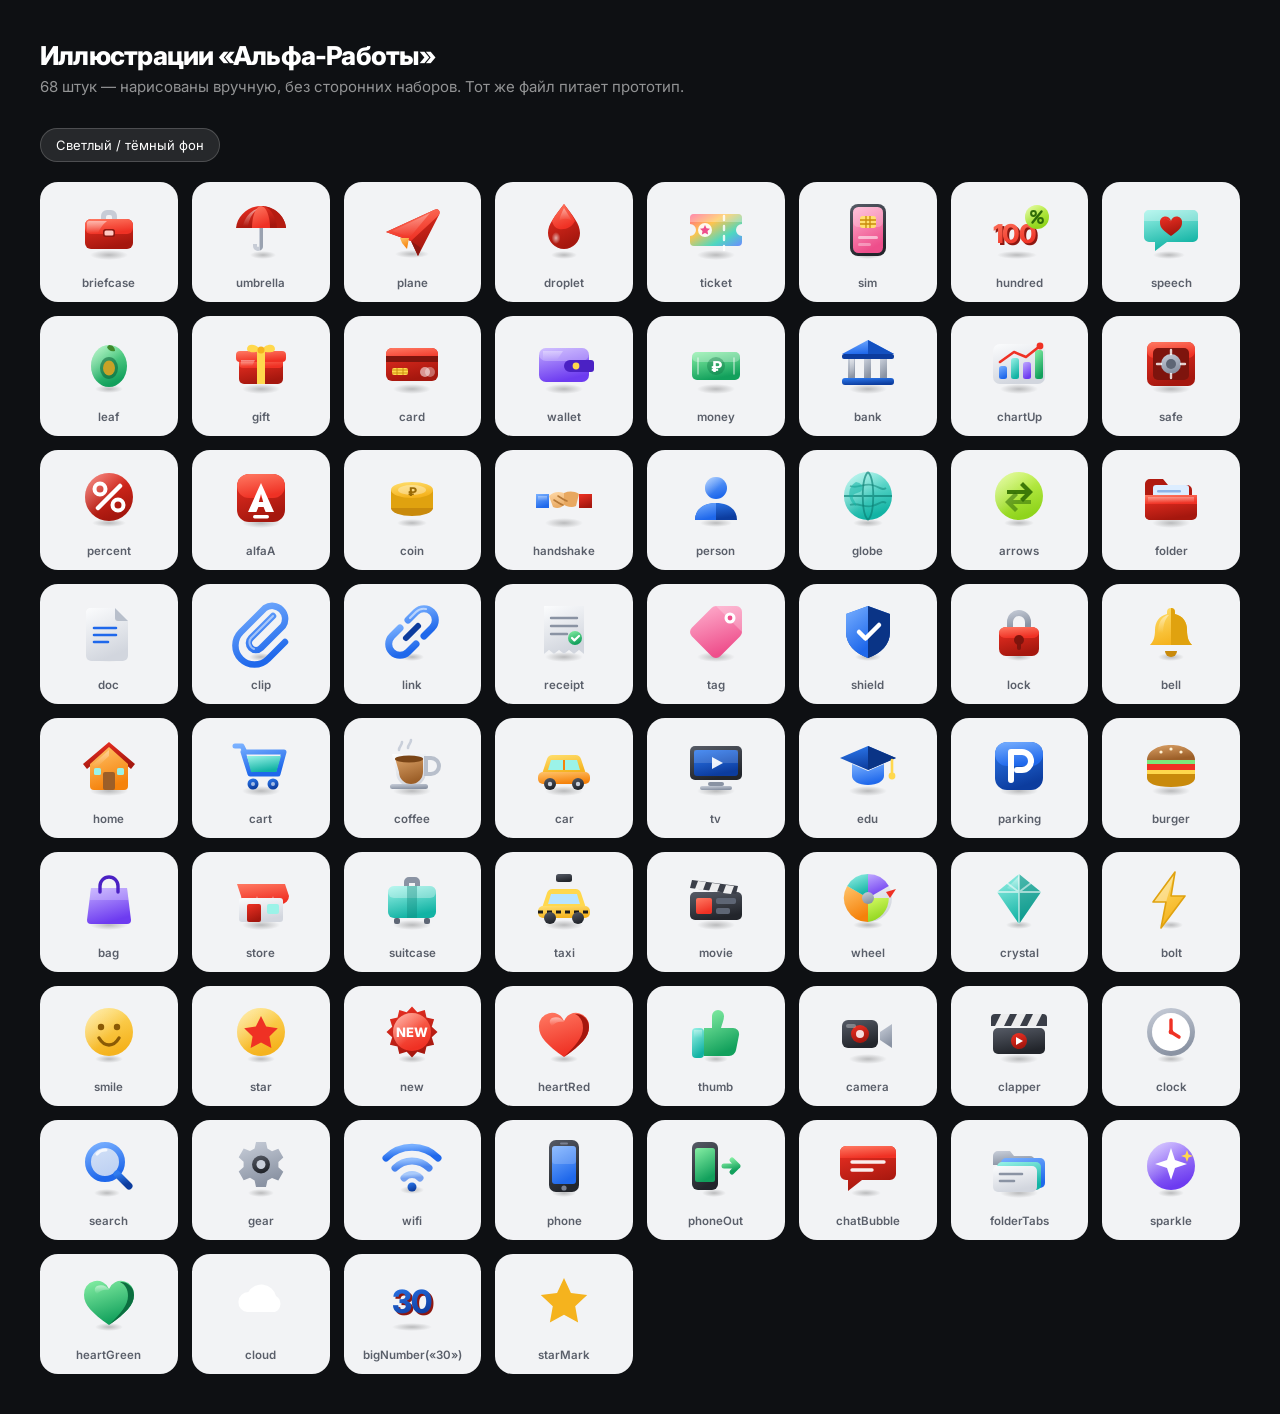
==== commit 4ef8fac3: "Красные иконки откликов и резюме, целые отрезки прогресса Сердце и папка в сервисе были жёлтыми — эт" ====
--- a/app/gallery.html
+++ b/app/gallery.html
@@ -181,10 +181,13 @@
   <path d="M20 24h18l-5-5 3-3 10 10-10 10-3-3 5-5H20z" fill="#3D7A08"/>
   <path d="M44 38H26l5 5-3 3-10-10 10-10 3 3-5 5h18z" fill="#2F6B08" opacity=".55"/></svg><b>arrows</b></div>
 <div class="cell"><svg class="art" viewBox="0 0 64 64" xmlns="http://www.w3.org/2000/svg"><ellipse cx="32" cy="57" rx="19" ry="5" fill="url(#g-shadow)"/>
-  <path d="M6 18a5 5 0 0 1 5-5h13l5 6h19a5 5 0 0 1 5 5v25a5 5 0 0 1-5 5H11a5 5 0 0 1-5-5z" fill="url(#g-orange)"/>
-  <rect x="14" y="20" width="36" height="20" rx="3" fill="#fff" opacity=".92"/>
-  <path d="M6 30h52v19a5 5 0 0 1-5 5H11a5 5 0 0 1-5-5z" fill="url(#g-yellow)"/>
-  <path d="M8 32h48v6H8z" fill="url(#g-gloss)" opacity="0.55"/></svg><b>folder</b></div>
+  <path d="M6 18a5 5 0 0 1 5-5h13l5 6h19a5 5 0 0 1 5 5v25a5 5 0 0 1-5 5H11a5 5 0 0 1-5-5z" fill="#B01A10"/>
+  <rect x="14" y="19" width="36" height="21" rx="3" fill="#DCEDFF"/>
+  <rect x="18" y="24" width="24" height="2.6" rx="1.3" fill="#8FB4E8"/>
+  <rect x="18" y="30" width="18" height="2.6" rx="1.3" fill="#8FB4E8"/>
+  <path d="M6 29h52v20a5 5 0 0 1-5 5H11a5 5 0 0 1-5-5z" fill="url(#g-redDeep)"/>
+  <path d="M6 29h52v9H6z" fill="url(#g-red)"/>
+  <path d="M9 31h46v6H9z" fill="url(#g-gloss)" opacity="0.5"/></svg><b>folder</b></div>
 <div class="cell"><svg class="art" viewBox="0 0 64 64" xmlns="http://www.w3.org/2000/svg"><ellipse cx="32" cy="57" rx="19" ry="5" fill="url(#g-shadow)"/>
   <path d="M14 8h24l13 13v35a5 5 0 0 1-5 5H14a5 5 0 0 1-5-5V13a5 5 0 0 1 5-5z" fill="#fff"/>
   <path d="M14 8h24l13 13v35a5 5 0 0 1-5 5H14a5 5 0 0 1-5-5V13a5 5 0 0 1 5-5z" fill="url(#g-gray)"/>
@@ -347,9 +350,9 @@
   <text x="32" y="35" text-anchor="middle" font-family="Inter,Arial,sans-serif"
         font-size="13" font-weight="800" fill="#fff" letter-spacing="-.3">NEW</text></svg><b>new</b></div>
 <div class="cell"><svg class="art" viewBox="0 0 64 64" xmlns="http://www.w3.org/2000/svg"><ellipse cx="32" cy="57" rx="14" ry="4" fill="url(#g-shadow)"/>
-  <path d="M32 55C15 43 7 35 7 25A13 13 0 0 1 32 19 13 13 0 0 1 57 25c0 10-8 18-25 30z" fill="url(#g-yellow)"/>
-  <path d="M32 55c17-12 25-20 25-30a13 13 0 0 0-14-13c6 3 8 8 8 14 0 9-7 17-19 29z" fill="#E0A20F"/>
-  <path d="M20 16c5-2 10 0 12 4-4-1-9 0-12 4-3-3-3-6 0-8z" fill="url(#g-gloss)" opacity="0.85"/></svg><b>heartYellow</b></div>
+  <path d="M32 55C15 43 7 35 7 25A13 13 0 0 1 32 19 13 13 0 0 1 57 25c0 10-8 18-25 30z" fill="url(#g-red)"/>
+  <path d="M32 55c17-12 25-20 25-30a13 13 0 0 0-14-13c6 3 8 8 8 14 0 9-7 17-19 29z" fill="#A5170E"/>
+  <path d="M20 16c5-2 10 0 12 4-4-1-9 0-12 4-3-3-3-6 0-8z" fill="url(#g-gloss)" opacity="0.85"/></svg><b>heartRed</b></div>
 <div class="cell"><svg class="art" viewBox="0 0 64 64" xmlns="http://www.w3.org/2000/svg"><ellipse cx="32" cy="57" rx="12" ry="4" fill="url(#g-shadow)"/>
   <path d="M20 26h8V14a6 6 0 0 1 12 0c0 4-2 8-3 12h12a6 6 0 0 1 6 7l-3 15a7 7 0 0 1-7 6H20z" fill="url(#g-green)"/>
   <rect x="8" y="26" width="12" height="30" rx="4" fill="url(#g-cyan)"/>
